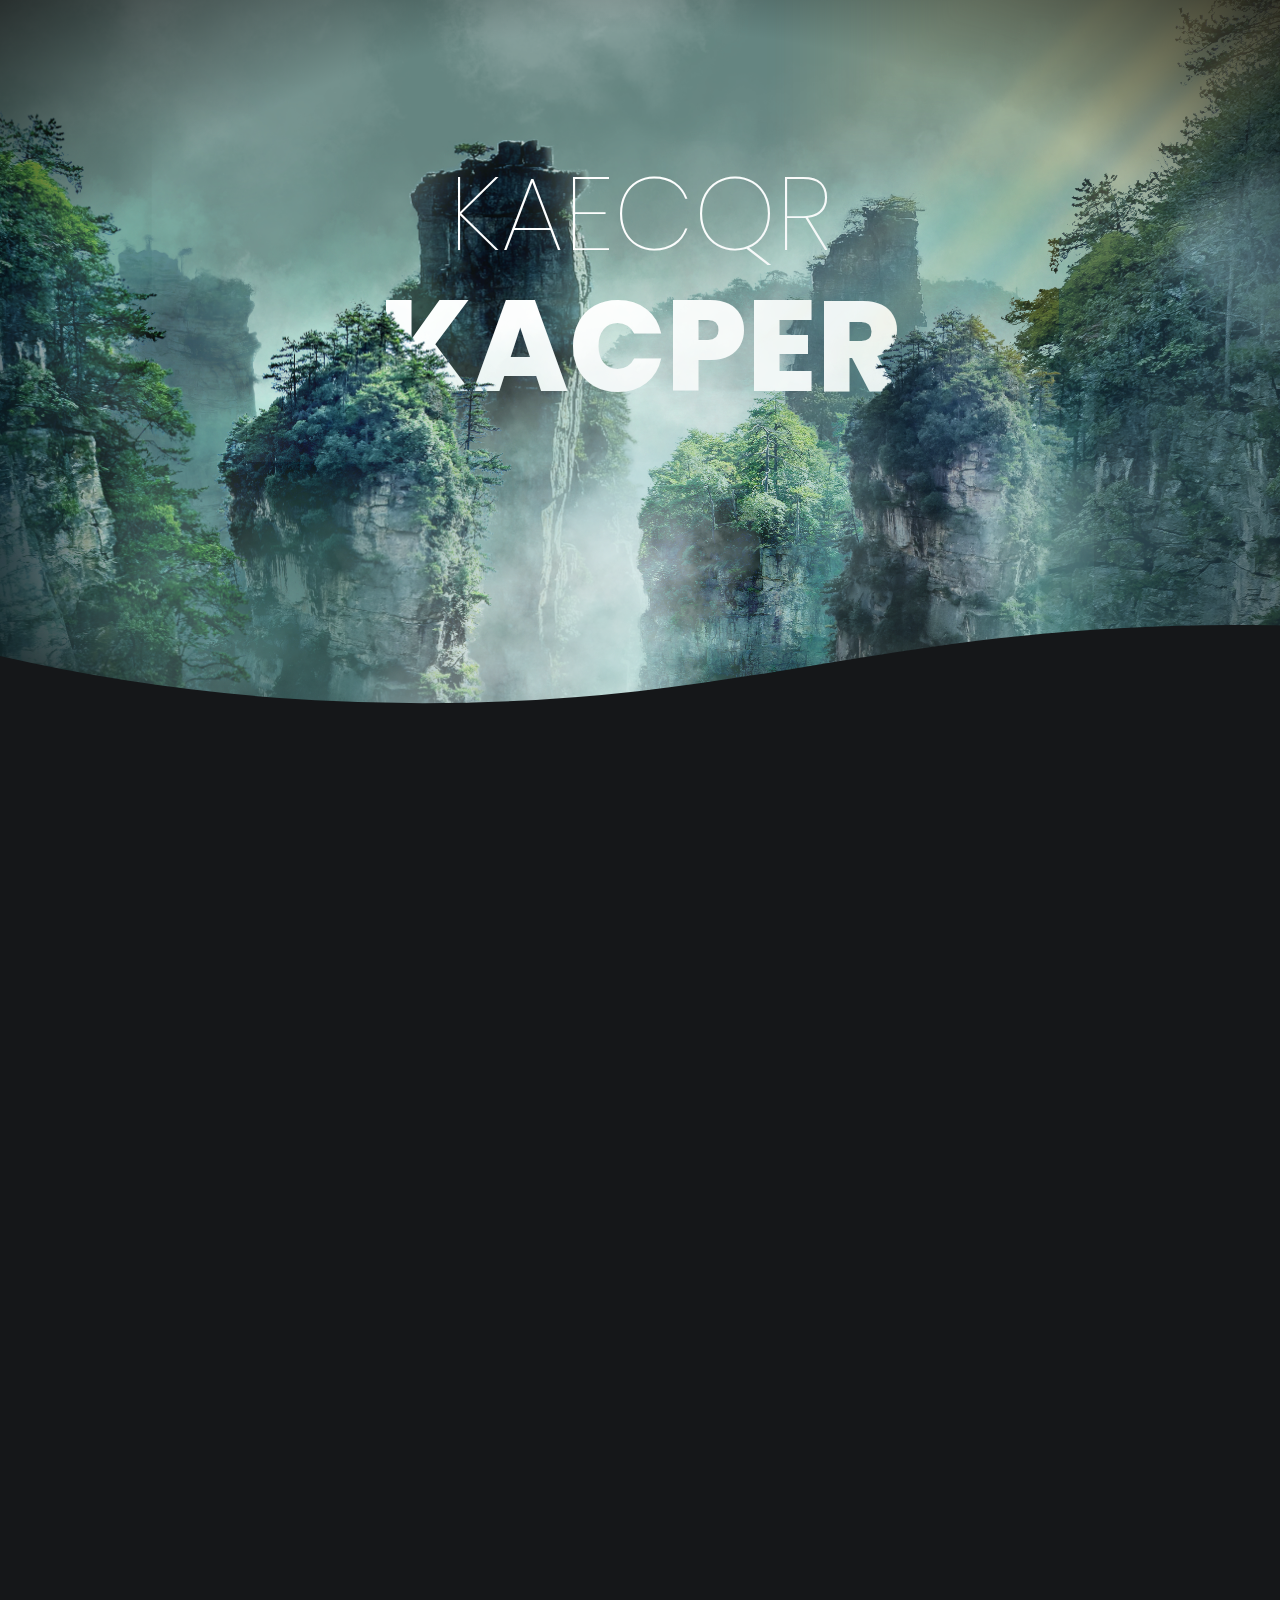
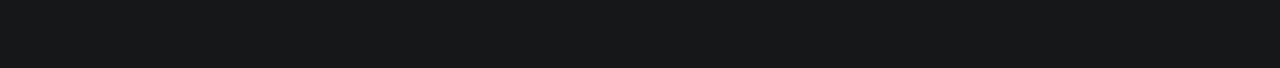
==== index.html @ e8feefdd "Added section" ====
<!DOCTYPE html>
<html lang="en">
<head>
    <meta charset="UTF-8">
    <meta http-equiv="X-UA-Compatible" content="IE=edge">
    <meta name="viewport" content="width=device-width, initial-scale=1, user-scalable=no">
    <title>Document</title>
    <link rel="stylesheet" href="https://cdnjs.cloudflare.com/ajax/libs/font-awesome/6.4.0/css/all.min.css">
    <link rel="stylesheet" href="paralax.css">
    <link rel="stylesheet" href="style.css">
</head>
<body>
    <main>
        <div class="vignette"></div>
        <img src="img/background.png" data-speedx="0.3" data-speedy="0.38" data-speedz="0" data-distance="-200" class="parallax bg-img">
        <img src="img/fog_7.png" data-speedx="0.27" data-speedy="0.32" data-speedz="0" data-distance="850" class="parallax fog-7">
        <img src="img/mountain_10.png" data-speedx="0.195" data-speedy="0.305" data-speedz="0" data-distance="1100" class="parallax mountain-10">
        <img src="img/fog_6.png" data-speedx="0.25" data-speedy="0.28" data-speedz="0" data-distance="1400" class="parallax fog-6">
        <img src="img/mountain_9.png" data-speedx="0.125" data-speedy="0.155" data-speedz="0.15" data-distance="1700" class="parallax mountain-9">
        <img src="img/mountain_8.png" data-speedx="0.1" data-speedy="0.11" data-speedz="0" data-distance="1800" class="parallax mountain-8">
        <img src="img/fog_5.png" data-speedx="0.16" data-speedy="0.105" data-speedz="0 " data-distance="1900" class="parallax fog-5">
        <img src="img/mountain_7.png" data-speedx="0.1" data-speedy="0.1" data-speedz="0" data-distance="2000" class="parallax mountain-7">
        <div data-speedx="0.07" data-speedy="0.07" data-speedz="0" data-distance="0" class="text parallax">
            <h2>KAEcqR</h2>
            <h1>Kacper</h1>
        </div>
        <img src="img/mountain_6.png" data-speedx="0.065" data-speedy="0.05" data-speedz="0.05" data-distance="2300" class="parallax mountain-6">
        <img src="img/fog_4.png" data-speedx="0.135" data-speedy="0.32" data-speedz="0" data-distance="2400" class="parallax fog-4">
        <img src="img/mountain_5.png" data-speedx="0.08" data-speedy="0.03" data-speedz="0.13" data-distance="2550" class="parallax mountain-5">
        <img src="img/fog_3.png" data-speedx="0.11" data-speedy="0.018" data-speedz="0" data-distance="2800" class="parallax fog-3">
        <img src="img/mountain_4.png" data-speedx="0.059" data-speedy="0.024" data-speedz="0.35" data-distance="3200" class="parallax mountain-4">
        <img src="img/mountain_3.png" data-speedx="0.04" data-speedy="0.018" data-speedz="0.38" data-distance="3400" class="parallax mountain-3">
        <img src="img/fog_2.png" data-speedx="0.15" data-speedy="0.0115" data-speedz="0" data-distance="3600" class="parallax fog-2">
        <img src="img/mountain_2.png" data-speedx="0.0235" data-speedy="0.013" data-speedz="0.52" data-distance="3800" class="parallax mountain-2">
        <img src="img/mountain_1.png" data-speedx="0.027" data-speedy="0.018" data-speedz="0.53" data-distance="4000" class="parallax mountain-1">
        <img src="img/sun_rays.png" data-speedx="0" data-speedy="0" data-speedz="0" data-distance="0" class="sun-rays">
        <img src="img/fog_1.png" data-speedx="0.12" data-speedy="0.01" data-speedz="0" data-distance="4200" class="parallax fog-1">
        <div class="custom-shape-divider-bottom-1684774565">
            <svg data-name="Layer 1" xmlns="http://www.w3.org/2000/svg" viewBox="0 0 1200 120" preserveAspectRatio="none">
                <path d="M985.66,92.83C906.67,72,823.78,31,743.84,14.19c-82.26-17.34-168.06-16.33-250.45.39-57.84,11.73-114,31.07-172,41.86A600.21,600.21,0,0,1,0,27.35V120H1200V95.8C1132.19,118.92,1055.71,111.31,985.66,92.83Z" class="shape-fill"></path>
            </svg>
        </div>
    </main>

    <section>

    </section>

    <script src="script.js"></script>
</body>
</html>
---- paralax.css ----
@import url('https://fonts.googleapis.com/css2?family=Poppins:wght@100;300;400;800&display=swap');

*, *::before,*::after{
    padding: 0;
    margin: 0;
    box-sizing: border-box;
}

:root {
    --section-background: rgb(21, 23, 25);
    --text-color : rgb(255, 255, 255);
}

body {
    font-family: "Poppins", sans-serif;
    background-color: rgb(101, 133, 129);
    width: 100%;
    height: 100vh;
}

main {
    height: 100vh;
    overflow: hidden;
    position: relative;
    max-height: 100vh;
    user-select: none;
}

.parallax {
    pointer-events: none;
    transition: 0.45s cubic-bezier(0.2, 0.49, 0.32, 0.99);
}

.bg-img{
    position: absolute;
    width: 194.44%;
    top: 1.86%;
    left: 50.69% ;
    z-index: 1;
}

.fog-7{
    position: absolute;
    width: 194.44%;
    top: 37.7%;
    left: 70.83%;
    z-index: 2;
}

.mountain-10{
    position: absolute;
    width: 61.94%;
    top: 58.5%;
    left: 66%;
    z-index: 3;
}

.fog-6{
    position: absolute;
    width: 111.8%;
    top: 60.5%;
    left: 50.69%;
    z-index: 4;
}

.mountain-9{
    position: absolute;
    width: 32.63%;
    top: 66.3%;
    left: 18.27%;
    z-index: 5;
}

.mountain-8{
    position: absolute;
    width: 56.25%;
    top: 60.6%;
    left: 36%;
    z-index: 6;
}

.fog-5{
    position: absolute;
    width: 31.25%;
    top: 69.75%;
    left: 51.4%;
    z-index: 7;
}

.mountain-7{
    position: absolute;
    width: 37.36%;
    top: 55.18%;
    left: 71.18%;
    z-index: 8;
}

.text{
    position: absolute;
    z-index: 9;
    top: 35.19%;
    left: 50%;
    text-align: center;
    text-transform: uppercase;
    color: var(--text-color);
    pointer-events: auto;
    user-select: all;
}

.text h2{
    font-weight: 100;
    font-size: 650%;
}

.text h1{
    font-weight: 800;
    font-size: 8rem;
    line-height: 0.88;
}

.mountain-6{
    position: absolute;
    width: 28.33%;
    top: 57.4%;
    left: 90.97%;
    z-index: 10;
}

.fog-4{
    position: absolute;
    width: 41%;
    top: 77.53%;
    left: 45.84%;
    z-index: 11;
}

.mountain-5{
    position: absolute;
    width: 43.4%;
    top: 80.86%;
    left: 59%;
    z-index: 12;
}

.fog-3{
    position: absolute;
    width: 111.11%;
    top: 63.58%;
    left: 49%;
    z-index: 13;
}

.mountain-4{
    position: absolute;
    width: 54.16%;
    top: 74.20%;
    left: 23.55%;
    z-index: 14;
}

.mountain-3{
    position: absolute;
    width: 37.36%;
    top: 55.18%;
    left: 84.02%;
    z-index: 15;
}

.fog-2{
    position: absolute;
    width: 72.08%;
    top: 31.86%;
    left: 47.92%;
    z-index: 16;
}

.mountain-2{
    position: absolute;
    width: 37.36%;
    top: 69.01%;
    left: 74.30%;
    z-index: 17;
}

.mountain-1{
    position: absolute;
    width: 36.8%;
    top: 52.1%;
    left: 8.27%;
    z-index: 18;
}

.sun-rays{
    position: absolute;
    z-index: 19;
    top: 0;
    right: 0;
    width: 41.31%;
    pointer-events:none ;
}

.fog-1{
    position: absolute;
    width: 111.11%;
    top: 58.65%;
    left: 50%;
    z-index: 21;
    pointer-events: none;
}

.vignette {
    position: absolute;
    z-index: 100;
    width: 100%;
    height: 100%;
    top: 0;
    left: 0;
    background:radial-gradient(ellipse at center, rgba(0, 0, 0, 0) 65%, rgba(0, 0, 0, 0.7)) ;
    pointer-events:none ;
}

section {
    height: 100vh;
    background-color: var(--section-background);
}

.custom-shape-divider-bottom-1684774565 {
    position: absolute;
    bottom: 0;
    left: 0;
    width: 100%;
    overflow: hidden;
    line-height: 0;
    z-index: 100;
}

.custom-shape-divider-bottom-1684774565 svg {
    position: relative;
    display: block;
    width: calc(186% + 1.3px);
    height: 145px;
}

.custom-shape-divider-bottom-1684774565 .shape-fill {
    fill: var(--section-background);
}
---- style.css ----
::-webkit-scrollbar {
  width: 10px;
}
  
::-webkit-scrollbar-track {
background: rgb(118, 161, 155); 
}

::-webkit-scrollbar-thumb {
background: #30769c; 
}

::-webkit-scrollbar-thumb:hover {
background: #146a92; 
}
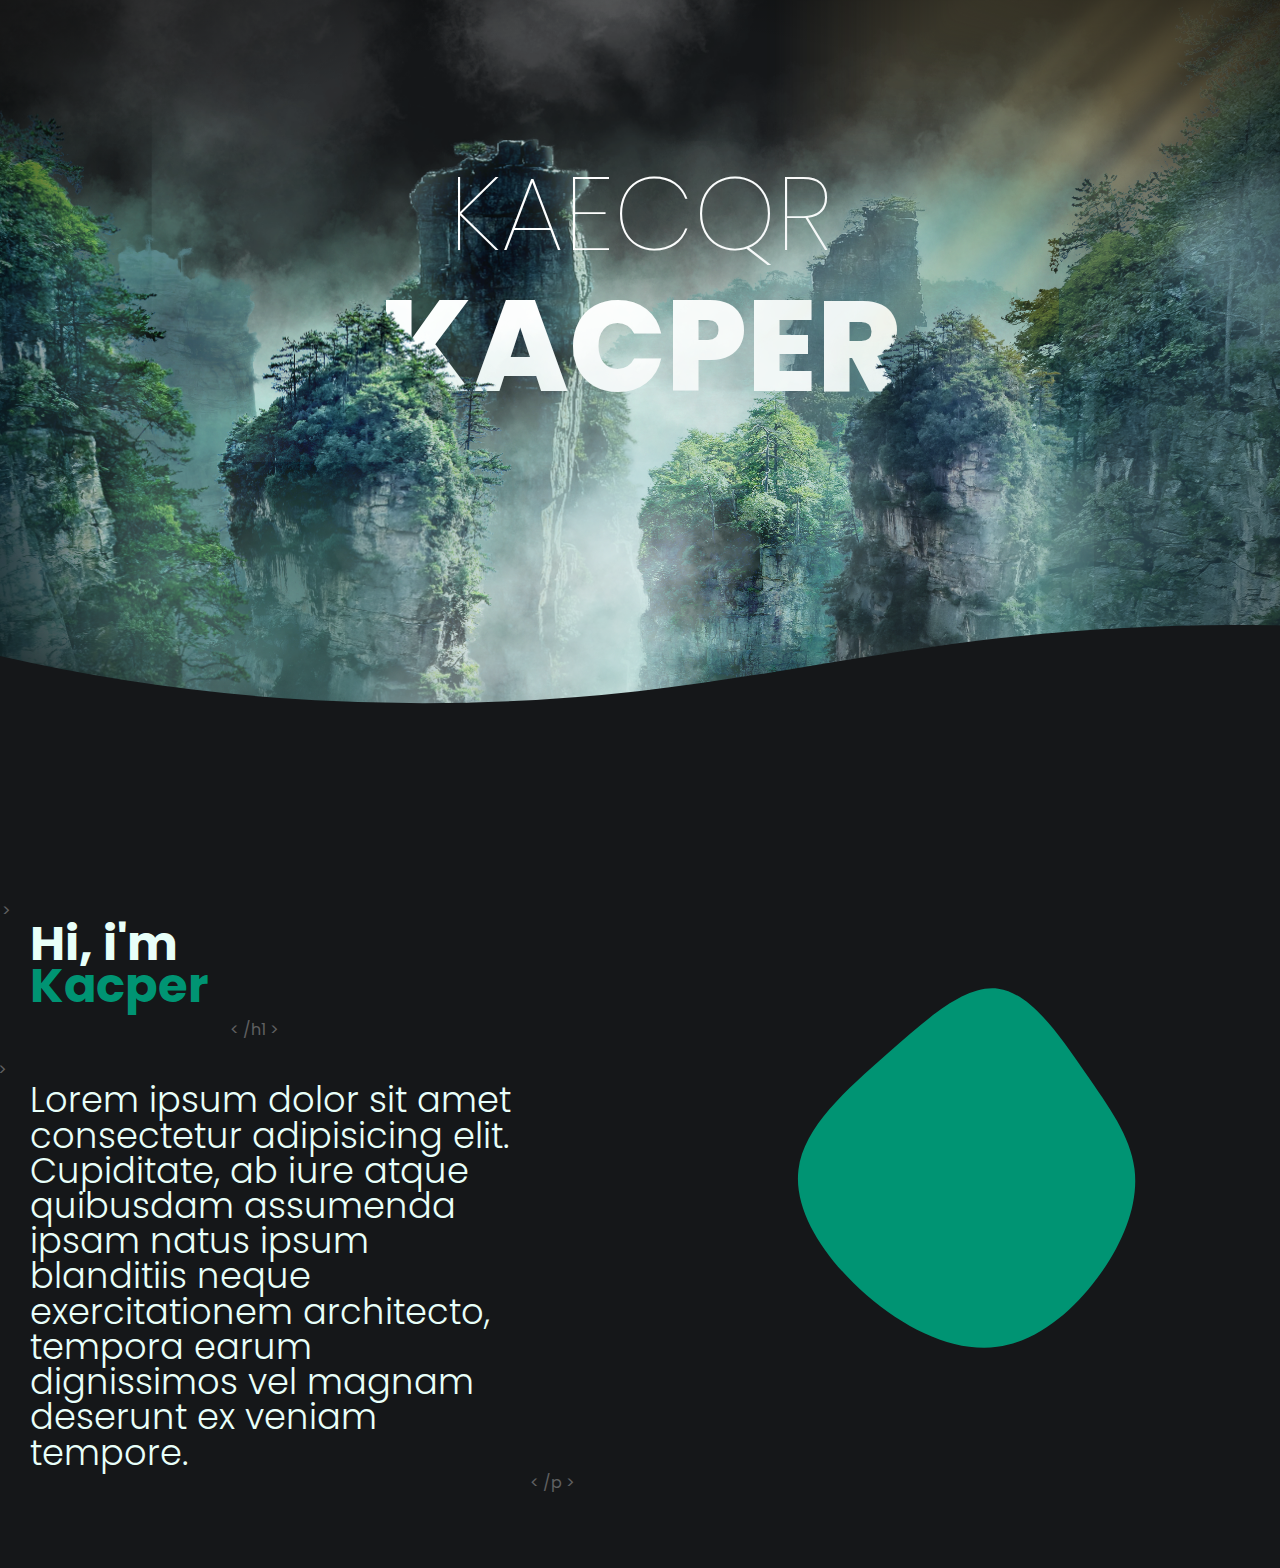
==== commit 5ce09898: "Added hero section" ====
--- a/index.html
+++ b/index.html
@@ -7,7 +7,6 @@
     <title>Document</title>
     <link rel="stylesheet" href="https://cdnjs.cloudflare.com/ajax/libs/font-awesome/6.4.0/css/all.min.css">
     <link rel="stylesheet" href="paralax.css">
-    <link rel="stylesheet" href="style.css">
 </head>
 <body>
     <main>
@@ -42,10 +41,27 @@
         </div>
     </main>
 
-    <section>
+    <section id="about-me" class="about"> 
+        <div class="container">
+            <div class="about-text">
+                <div class="marker1"> < h1 > </div>
+                <h1>Hi, i'm <div class="text-color">Kacper</div></h1>
+                <div class="marker3"> < /h1 > </div>
+                <div class="marker1"> < p > </div>
+                <p>Lorem ipsum dolor sit amet consectetur adipisicing elit. 
+                Cupiditate, ab iure atque quibusdam assumenda ipsam natus ipsum blanditiis neque exercitationem architecto,
+                tempora earum dignissimos vel magnam deserunt ex veniam tempore.</p>
+                <div class="marker2"> < /p ></div>
+            </div>
 
+            <svg id="visual" viewBox="0 0 900 600" width="900" height="600" xmlns="http://www.w3.org/2000/svg" xmlns:xlink="http://www.w3.org/1999/xlink" version="1.1">
+                <g transform="translate(494.71073697788427 295.678985682989)"><path id="blob1" d="M101.4 -114.9C132 -70.7 158 -35.4 163.1 5.1C168.2 45.5 152.3 91 121.6 134.3C91 177.6 45.5 218.8 -6.8 225.7C-59.2 232.5 -118.3 205 -168.3 161.7C-218.3 118.3 -259.2 59.2 -252.8 6.4C-246.4 -46.4 -192.9 -92.9 -142.9 -137C-92.9 -181.2 -46.4 -223.1 -5.5 -217.6C35.4 -212 70.7 -159 101.4 -114.9"fill="#009473"></path></g>
+                <g transform="translate(467.65683471705404 297.4422842498495)" style="visibility: hidden;"><path id="blob2" d="M109.9 -113.9C134.9 -84.9 142.4 -42.4 156.6 14.1C170.7 70.7 191.4 141.4 166.4 167.3C141.4 193.1 70.7 174 16 158C-38.7 142 -77.3 129 -117.3 103.1C-157.3 77.3 -198.7 38.7 -210.1 -11.4C-221.5 -61.5 -203 -123 -163 -152C-123 -181 -61.5 -177.5 -9.5 -168C42.4 -158.4 84.9 -142.9 109.9 -113.9" fill="#009473"></path></g>
+            </svg>
+        </div>
     </section>
 
-    <script src="script.js"></script>
+    <script src="https://cdn.jsdelivr.net/npm/kute.js@2.1.2/dist/kute.min.js"></script>
+    <script src="script.js" defer></script>
 </body>
 </html>--- a/paralax.css
+++ b/paralax.css
@@ -6,6 +6,10 @@
     box-sizing: border-box;
 }
 
+html {
+    scroll-behavior: smooth;
+}
+
 :root {
     --section-background: rgb(21, 23, 25);
     --text-color : rgb(255, 255, 255);
@@ -13,7 +17,7 @@
 
 body {
     font-family: "Poppins", sans-serif;
-    background-color: rgb(101, 133, 129);
+    background-color: var(--section-background);
     width: 100%;
     height: 100vh;
 }
@@ -219,8 +223,40 @@
     pointer-events:none ;
 }
 
+@media (max-width: 1100px){
+    .text h1{
+        font-size: 5.8rem;
+    }
+
+    .text h2{
+        font-size: 4.7rem;
+    }
+}
+
+@media (max-width: 725px){
+    .text h1{
+        font-size: 5rem;
+        line-height: 1.1;
+    }
+
+    .text h2{
+        font-size: 4.1rem;
+        line-height: 1.1;
+    }
+}
+
+@media (max-width: 520px){
+    .text h1{
+        font-size: 3.3rem;
+    }
+
+    .text h2{
+        font-size: 2.6rem;
+    }
+}
+
 section {
-    height: 100vh;
+    height: 800px;
     background-color: var(--section-background);
 }
 
@@ -243,4 +279,68 @@
 
 .custom-shape-divider-bottom-1684774565 .shape-fill {
     fill: var(--section-background);
+}
+
+.about {
+    display: flex;
+    justify-content: center;
+    align-items: center;
+}
+
+.container {
+    width: 1300px;
+    height: 600px;
+    display: flex;
+    border-radius: 30px;
+    padding: 30px;
+}
+
+.container h1 {
+    font-weight: 700;
+    font-size: 3rem;
+    line-height: 0.88;
+    margin-bottom: 50px;
+    color: rgb(232, 255, 249);
+}
+
+.container p {
+    font-weight: 300;
+    font-size: 2.2rem;
+    line-height: 1;
+    color: rgb(232, 255, 249);
+}
+
+.about-text{
+    width: 50%;
+}
+
+.text-color {
+    color: #009473;
+}
+
+.about svg {
+    transform: translate(80px, -30px);
+}
+
+.marker1{
+    transform: translate(-60px);
+    width: 50px;
+    color: rgb(168, 168, 168);
+    opacity: 50%;
+}
+
+.marker2{
+    width: 50px;
+    transform: translate(500px);
+    color: rgb(168, 168, 168);
+    opacity: 50%;
+}
+
+.marker3{
+    position: absolute;
+    width: 50px;
+    transform: translate(200px);
+    color: rgb(168, 168, 168);
+    margin-top: -40px;
+    opacity: 50%;
 }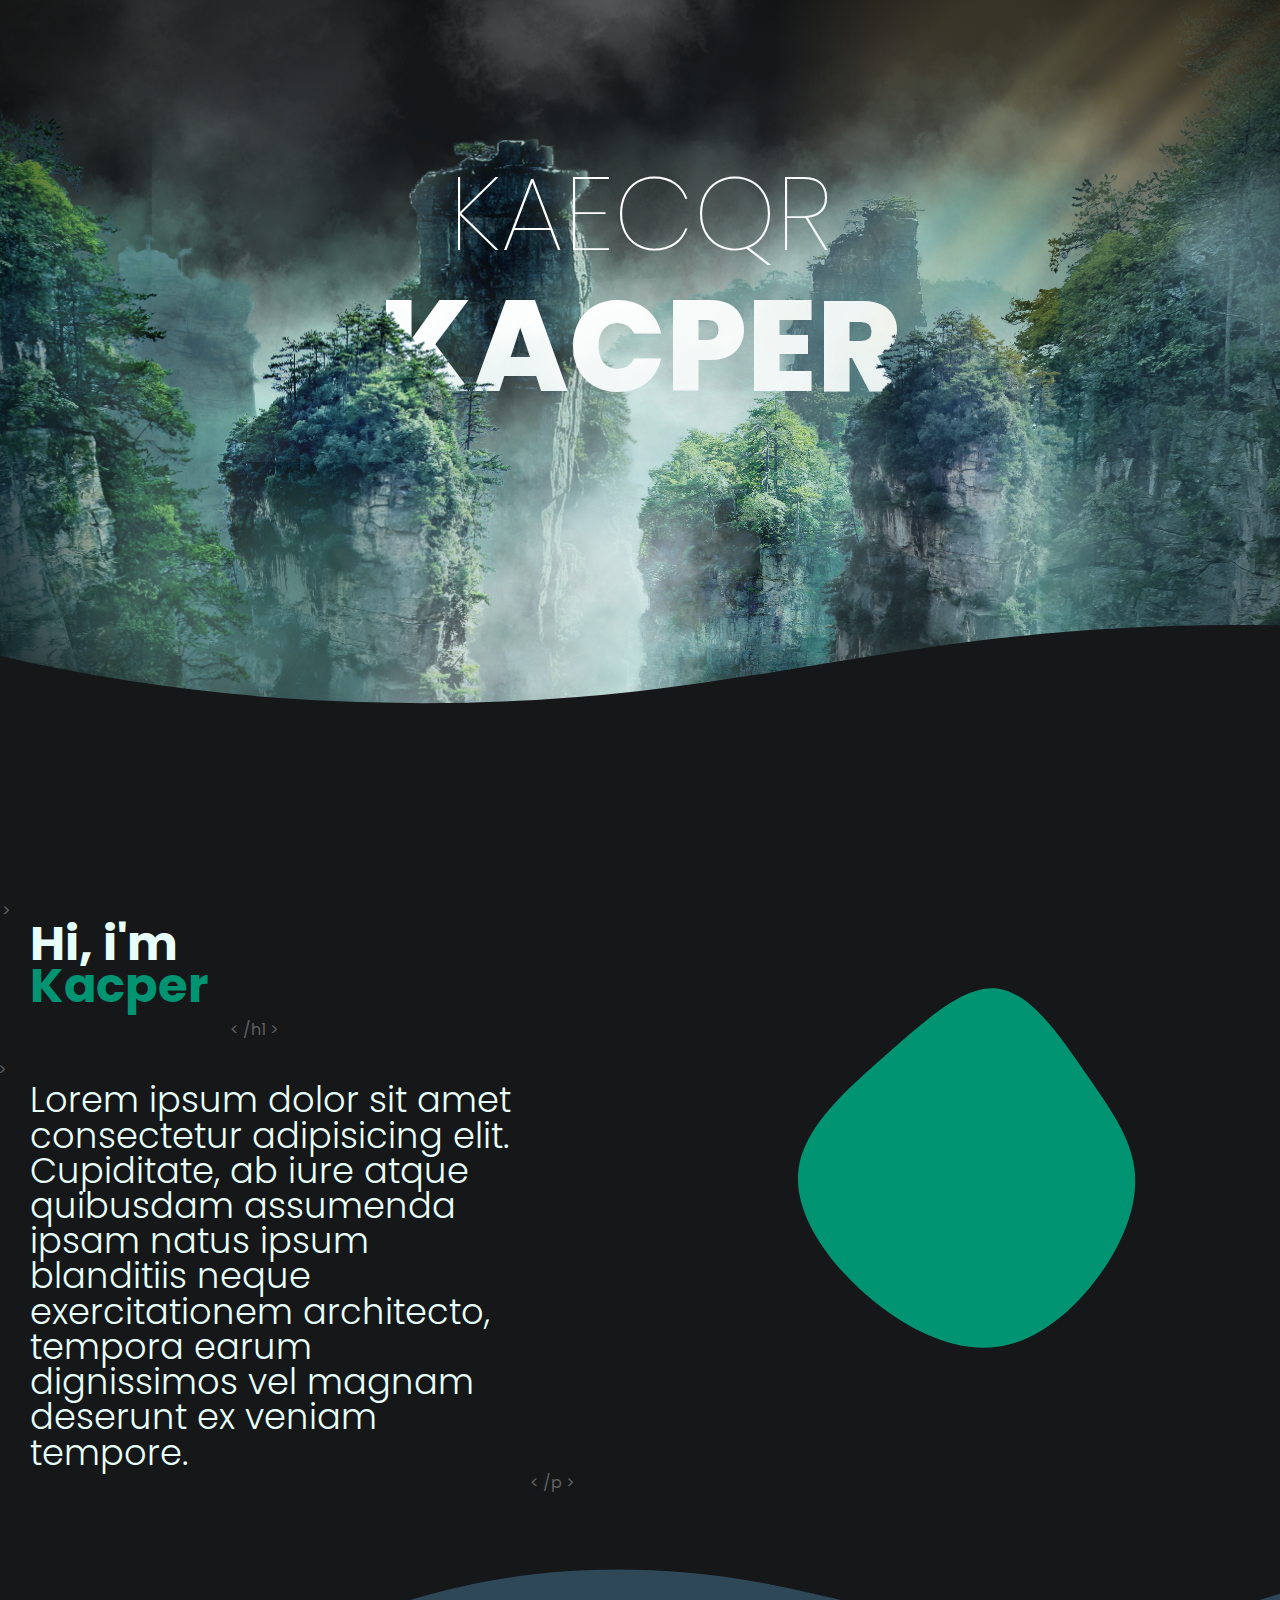
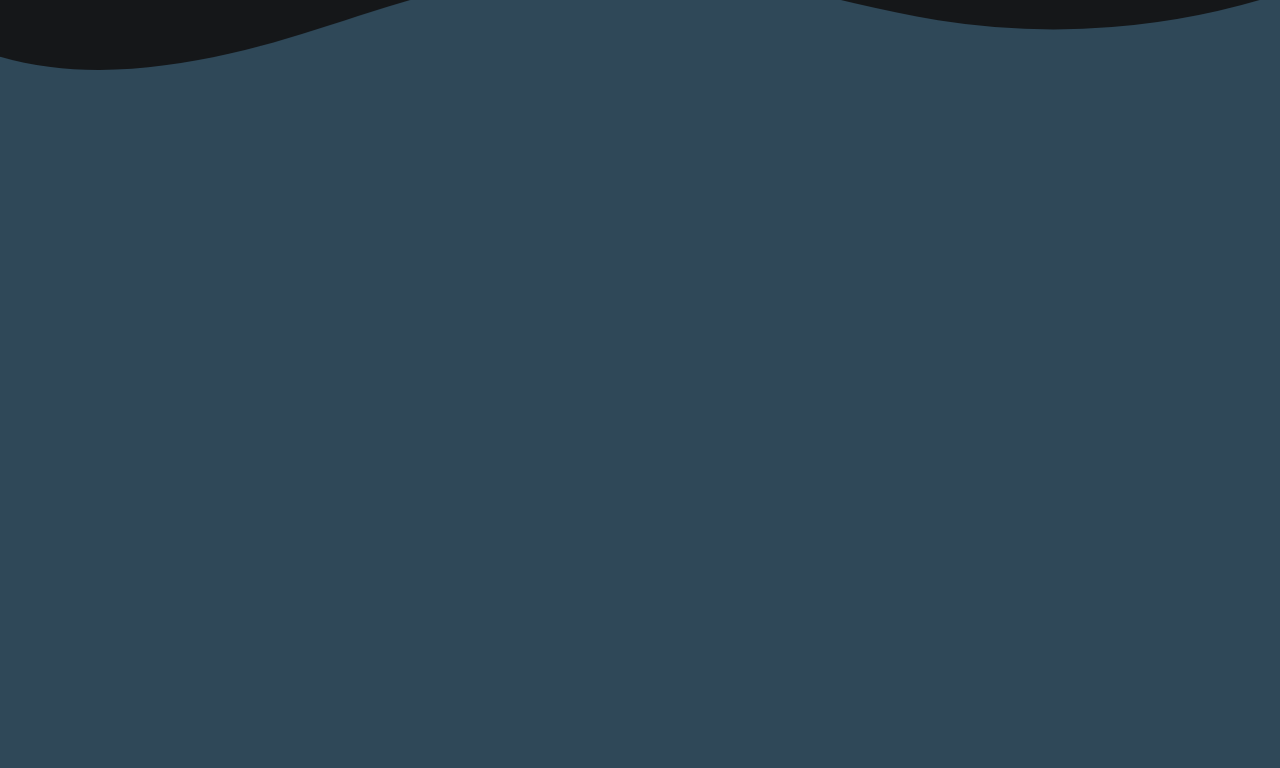
==== commit acb0b3c5: "New section was added" ====
--- a/index.html
+++ b/index.html
@@ -6,9 +6,10 @@
     <meta name="viewport" content="width=device-width, initial-scale=1, user-scalable=no">
     <title>Document</title>
     <link rel="stylesheet" href="https://cdnjs.cloudflare.com/ajax/libs/font-awesome/6.4.0/css/all.min.css">
-    <link rel="stylesheet" href="paralax.css">
+    <link rel="stylesheet" href="style.css">
 </head>
 <body>
+    
     <main>
         <div class="vignette"></div>
         <img src="img/background.png" data-speedx="0.3" data-speedy="0.38" data-speedz="0" data-distance="-200" class="parallax bg-img">
@@ -61,6 +62,15 @@
         </div>
     </section>
 
+    <section id="stack" class="stack"> 
+        <div class="custom-shape-divider-top-1684795744">
+            <svg data-name="Layer 1" xmlns="http://www.w3.org/2000/svg" viewBox="0 0 1200 120" preserveAspectRatio="none">
+                <path d="M321.39,56.44c58-10.79,114.16-30.13,172-41.86,82.39-16.72,168.19-17.73,250.45-.39C823.78,31,906.67,72,985.66,92.83c70.05,18.48,146.53,26.09,214.34,3V0H0V27.35A600.21,600.21,0,0,0,321.39,56.44Z" class="shape-fill"></path>
+            </svg>
+        </div>
+    </section>
+
+    <script src="https://cdnjs.cloudflare.com/ajax/libs/gsap/3.11.5/gsap.min.js"></script>
     <script src="https://cdn.jsdelivr.net/npm/kute.js@2.1.2/dist/kute.min.js"></script>
     <script src="script.js" defer></script>
 </body>
--- a/style.css
+++ b/style.css
@@ -0,0 +1,375 @@
+@import url('https://fonts.googleapis.com/css2?family=Poppins:wght@100;300;400;800&display=swap');
+
+*, *::before,*::after{
+    padding: 0;
+    margin: 0;
+    box-sizing: border-box;
+}
+
+:root {
+    --section-background: rgb(21, 23, 25);
+    --text-color : rgb(255, 255, 255);
+}
+
+body {
+    font-family: "Poppins", sans-serif;
+    background-color: var(--section-background);
+    width: 100%;
+    height: 100vh;
+}
+
+main {
+    height: 100vh;
+    overflow: hidden;
+    position: relative;
+    max-height: 100vh;
+    user-select: none;
+    scroll-snap-align: start;
+}
+
+.parallax {
+    pointer-events: none;
+    transition: 0.45s cubic-bezier(0.2, 0.49, 0.32, 0.99);
+}
+
+.bg-img{
+    position: absolute;
+    width: 194.44%;
+    top: 1.86%;
+    left: 50.69% ;
+    z-index: 1;
+}
+
+.fog-7{
+    position: absolute;
+    width: 194.44%;
+    top: 37.7%;
+    left: 70.83%;
+    z-index: 2;
+}
+
+.mountain-10{
+    position: absolute;
+    width: 61.94%;
+    top: 58.5%;
+    left: 66%;
+    z-index: 3;
+}
+
+.fog-6{
+    position: absolute;
+    width: 111.8%;
+    top: 60.5%;
+    left: 50.69%;
+    z-index: 4;
+}
+
+.mountain-9{
+    position: absolute;
+    width: 32.63%;
+    top: 66.3%;
+    left: 18.27%;
+    z-index: 5;
+}
+
+.mountain-8{
+    position: absolute;
+    width: 56.25%;
+    top: 60.6%;
+    left: 36%;
+    z-index: 6;
+}
+
+.fog-5{
+    position: absolute;
+    width: 31.25%;
+    top: 69.75%;
+    left: 51.4%;
+    z-index: 7;
+}
+
+.mountain-7{
+    position: absolute;
+    width: 37.36%;
+    top: 55.18%;
+    left: 71.18%;
+    z-index: 8;
+}
+
+.text{
+    position: absolute;
+    z-index: 9;
+    top: 35.19%;
+    left: 50%;
+    text-align: center;
+    text-transform: uppercase;
+    color: var(--text-color);
+    pointer-events: auto;
+    user-select: all;
+}
+
+.text h2{
+    font-weight: 100;
+    font-size: 650%;
+}
+
+.text h1{
+    font-weight: 800;
+    font-size: 8rem;
+    line-height: 0.88;
+}
+
+.mountain-6{
+    position: absolute;
+    width: 28.33%;
+    top: 57.4%;
+    left: 90.97%;
+    z-index: 10;
+}
+
+.fog-4{
+    position: absolute;
+    width: 41%;
+    top: 77.53%;
+    left: 45.84%;
+    z-index: 11;
+}
+
+.mountain-5{
+    position: absolute;
+    width: 43.4%;
+    top: 80.86%;
+    left: 59%;
+    z-index: 12;
+}
+
+.fog-3{
+    position: absolute;
+    width: 111.11%;
+    top: 63.58%;
+    left: 49%;
+    z-index: 13;
+}
+
+.mountain-4{
+    position: absolute;
+    width: 54.16%;
+    top: 74.20%;
+    left: 23.55%;
+    z-index: 14;
+}
+
+.mountain-3{
+    position: absolute;
+    width: 37.36%;
+    top: 55.18%;
+    left: 84.02%;
+    z-index: 15;
+}
+
+.fog-2{
+    position: absolute;
+    width: 72.08%;
+    top: 31.86%;
+    left: 47.92%;
+    z-index: 16;
+}
+
+.mountain-2{
+    position: absolute;
+    width: 37.36%;
+    top: 69.01%;
+    left: 74.30%;
+    z-index: 17;
+}
+
+.mountain-1{
+    position: absolute;
+    width: 36.8%;
+    top: 52.1%;
+    left: 8.27%;
+    z-index: 18;
+}
+
+.sun-rays{
+    position: absolute;
+    z-index: 19;
+    top: 0;
+    right: 0;
+    width: 41.31%;
+    pointer-events:none ;
+}
+
+.fog-1{
+    position: absolute;
+    width: 111.11%;
+    top: 58.65%;
+    left: 50%;
+    z-index: 21;
+    pointer-events: none;
+}
+
+.vignette {
+    position: absolute;
+    z-index: 100;
+    width: 100%;
+    height: 100%;
+    top: 0;
+    left: 0;
+    background:radial-gradient(ellipse at center, rgba(0, 0, 0, 0) 65%, rgba(0, 0, 0, 0.7)) ;
+    pointer-events:none ;
+}
+
+@media (max-width: 1100px){
+    .text h1{
+        font-size: 5.8rem;
+    }
+
+    .text h2{
+        font-size: 4.7rem;
+    }
+}
+
+@media (max-width: 725px){
+    .text h1{
+        font-size: 5rem;
+        line-height: 1.1;
+    }
+
+    .text h2{
+        font-size: 4.1rem;
+        line-height: 1.1;
+    }
+}
+
+@media (max-width: 520px){
+    .text h1{
+        font-size: 3.3rem;
+    }
+
+    .text h2{
+        font-size: 2.6rem;
+    }
+}
+
+#about-me {
+    height: 800px;
+    background-color: var(--section-background);
+}
+
+.custom-shape-divider-bottom-1684774565 {
+    position: absolute;
+    bottom: 0;
+    left: 0;
+    width: 100%;
+    overflow: hidden;
+    line-height: 0;
+    z-index: 100;
+}
+
+.custom-shape-divider-bottom-1684774565 svg {
+    position: relative;
+    display: block;
+    width: calc(186% + 1.3px);
+    height: 145px;
+}
+
+.custom-shape-divider-bottom-1684774565 .shape-fill {
+    fill: var(--section-background);
+}
+
+.custom-shape-divider-top-1684795744 {
+    position: relative;
+    top: 0;
+    left: 0;
+    width: 100%;
+    overflow: hidden;
+    line-height: 0;
+    z-index: 100;
+}
+
+.custom-shape-divider-top-1684795744 svg {
+    position: relative;
+    display: block;
+    width: calc(100% + 1.3px);
+    height: 111px;
+    transform: rotateY(180deg);
+}
+
+.custom-shape-divider-top-1684795744 .shape-fill {
+    fill: var(--section-background);
+}
+
+.about {
+    display: flex;
+    justify-content: center;
+    align-items: center;
+}
+
+.container {
+    width: 1300px;
+    height: 600px;
+    display: flex;
+    border-radius: 30px;
+    padding: 30px;
+}
+
+.container h1 {
+    font-weight: 700;
+    font-size: 3rem;
+    line-height: 0.88;
+    margin-bottom: 50px;
+    color: rgb(232, 255, 249);
+}
+
+.container p {
+    font-weight: 300;
+    font-size: 2.2rem;
+    line-height: 1;
+    color: rgb(232, 255, 249);
+}
+
+.about-text{
+    width: 50%;
+}
+
+.text-color {
+    color: #009473;
+}
+
+.about svg {
+    transform: translate(80px, -30px);
+}
+
+.marker1{
+    transform: translate(-60px);
+    width: 50px;
+    color: rgb(168, 168, 168);
+    opacity: 50%;
+}
+
+.marker2{
+    width: 50px;
+    transform: translate(500px);
+    color: rgb(168, 168, 168);
+    opacity: 50%;
+}
+
+.marker3{
+    position: absolute;
+    width: 50px;
+    transform: translate(200px);
+    color: rgb(168, 168, 168);
+    margin-top: -40px;
+    opacity: 50%;
+}
+
+#blob1 {
+    transition: 1s cubic-bezier(0.2, 0.49, 0.32, 0.99);
+}
+
+.stack{
+    background-color: #2F4858;
+    width: 100%;
+    height: 800px;
+}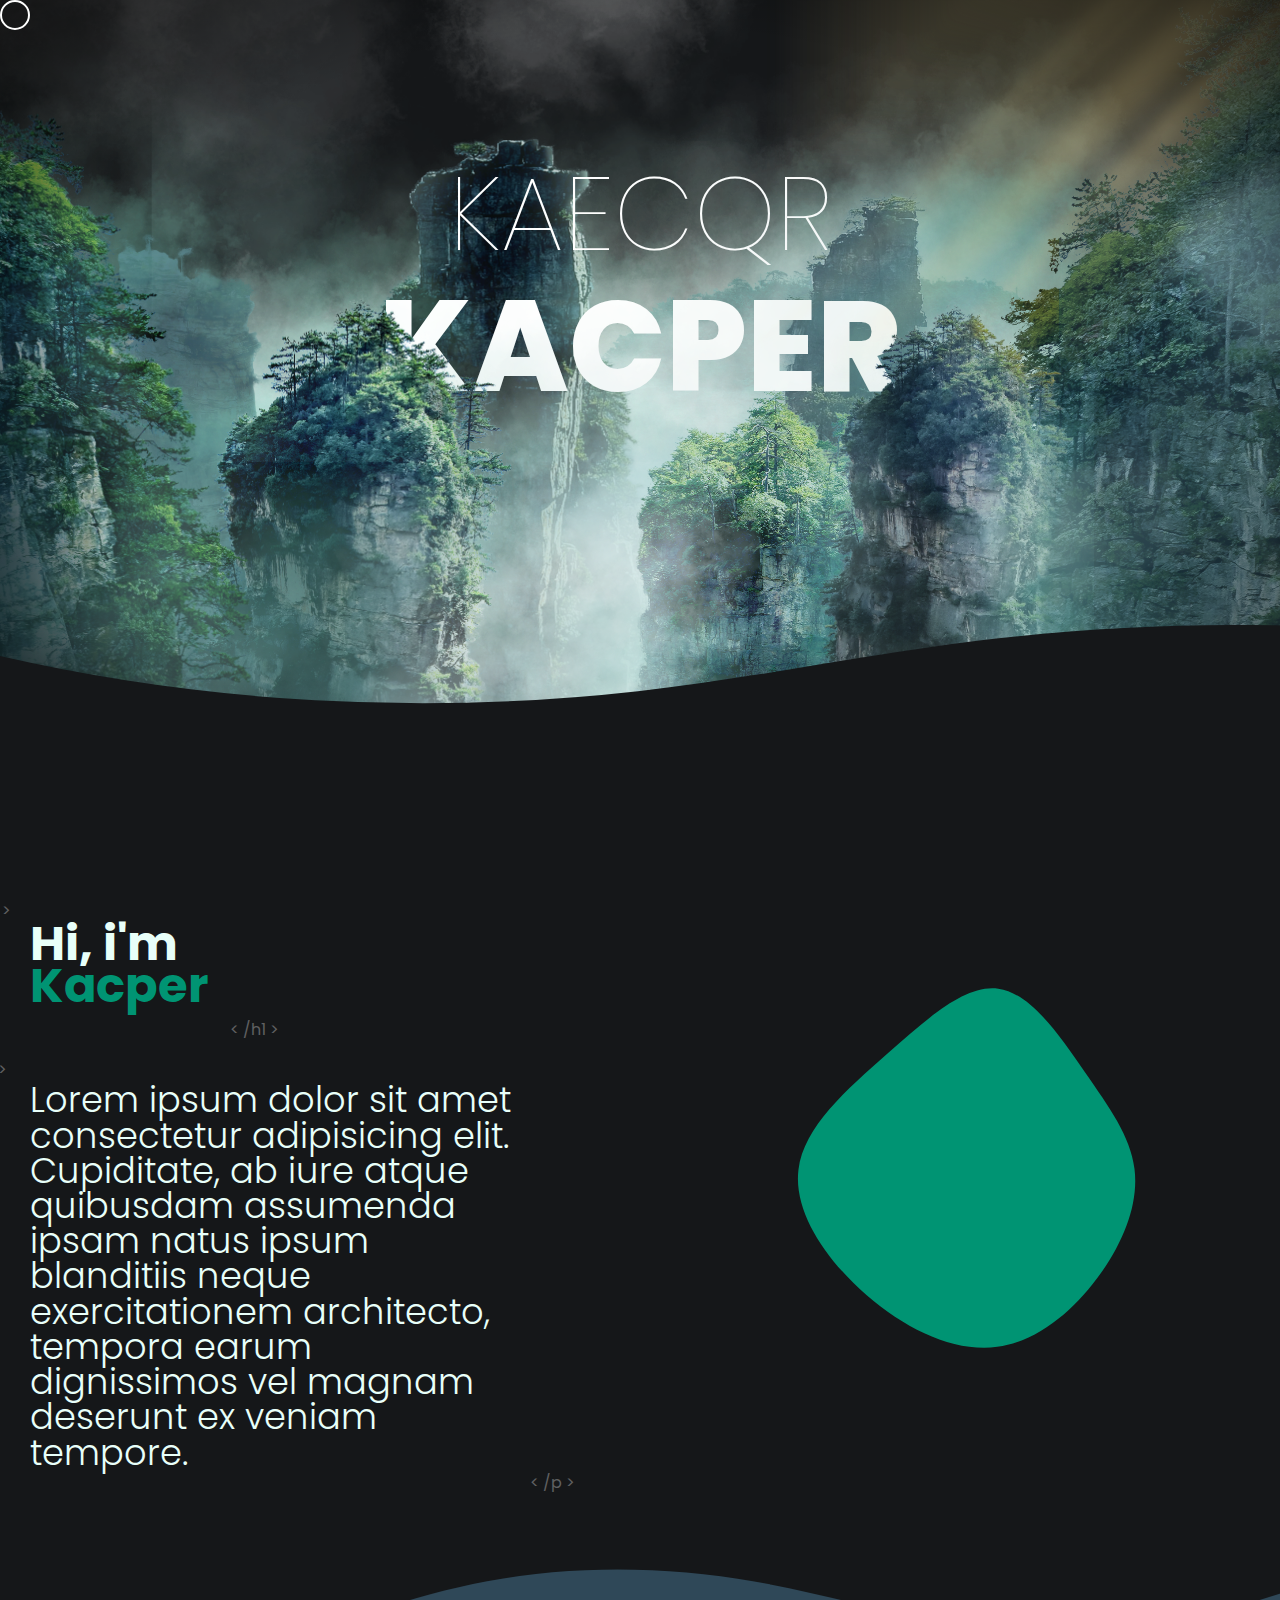
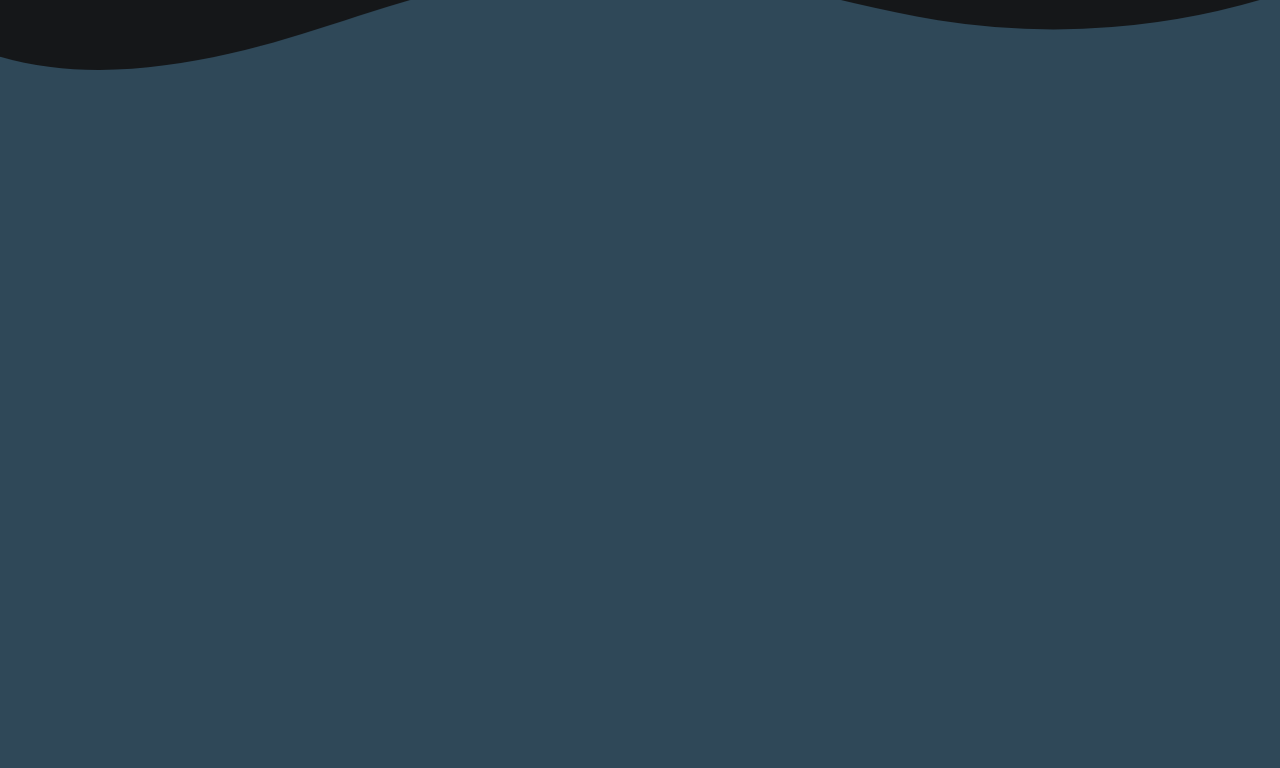
==== commit 1ef48803: "Added trailer" ====
--- a/index.html
+++ b/index.html
@@ -6,10 +6,13 @@
     <meta name="viewport" content="width=device-width, initial-scale=1, user-scalable=no">
     <title>Document</title>
     <link rel="stylesheet" href="https://cdnjs.cloudflare.com/ajax/libs/font-awesome/6.4.0/css/all.min.css">
-    <link rel="stylesheet" href="style.css">
+    <link rel="stylesheet" href="css/style.css">
+    <link rel="stylesheet" href="css/paralax.css">
+    <link rel="stylesheet" href="css/utilities.css">
+    <link rel="stylesheet" href="css/responsive.css">
 </head>
 <body>
-    
+    <div class="trailer"></div>
     <main>
         <div class="vignette"></div>
         <img src="img/background.png" data-speedx="0.3" data-speedy="0.38" data-speedz="0" data-distance="-200" class="parallax bg-img">
@@ -21,8 +24,9 @@
         <img src="img/fog_5.png" data-speedx="0.16" data-speedy="0.105" data-speedz="0 " data-distance="1900" class="parallax fog-5">
         <img src="img/mountain_7.png" data-speedx="0.1" data-speedy="0.1" data-speedz="0" data-distance="2000" class="parallax mountain-7">
         <div data-speedx="0.07" data-speedy="0.07" data-speedz="0" data-distance="0" class="text parallax">
-            <h2>KAEcqR</h2>
-            <h1>Kacper</h1>
+            <h2 class="interactible">KAEcqR</h2>
+            <h1 class="interactible">Kacper</h1>
+
         </div>
         <img src="img/mountain_6.png" data-speedx="0.065" data-speedy="0.05" data-speedz="0.05" data-distance="2300" class="parallax mountain-6">
         <img src="img/fog_4.png" data-speedx="0.135" data-speedy="0.32" data-speedz="0" data-distance="2400" class="parallax fog-4">
@@ -72,6 +76,7 @@
 
     <script src="https://cdnjs.cloudflare.com/ajax/libs/gsap/3.11.5/gsap.min.js"></script>
     <script src="https://cdn.jsdelivr.net/npm/kute.js@2.1.2/dist/kute.min.js"></script>
-    <script src="script.js" defer></script>
+    <script src="js/trailer.js" defer></script>
+    <script src="js/script.js" defer></script>
 </body>
 </html>--- a/css/style.css
+++ b/css/style.css
@@ -0,0 +1,100 @@
+@import url('https://fonts.googleapis.com/css2?family=Poppins:wght@100;300;400;800&display=swap');
+
+*, *::before,*::after{
+    padding: 0;
+    margin: 0;
+    box-sizing: border-box;
+}
+
+:root {
+    --section-background: rgb(21, 23, 25);
+    --text-color : rgb(255, 255, 255);
+    --secondary-color: #009473;
+}
+
+body {
+    font-family: "Poppins", sans-serif;
+    background-color: var(--section-background);
+    width: 100%;
+    height: 100vh;
+}
+
+#about-me {
+    height: 800px;
+    background-color: var(--section-background);
+}
+
+.about {
+    display: flex;
+    justify-content: center;
+    align-items: center;
+}
+
+.container {
+    width: 1300px;
+    height: 600px;
+    display: flex;
+    border-radius: 30px;
+    padding: 30px;
+}
+
+.container h1 {
+    font-weight: 700;
+    font-size: 3rem;
+    line-height: 0.88;
+    margin-bottom: 50px;
+    color: rgb(232, 255, 249);
+}
+
+.container p {
+    font-weight: 300;
+    font-size: 2.2rem;
+    line-height: 1;
+    color: rgb(232, 255, 249);
+}
+
+.about-text{
+    width: 50%;
+}
+
+.text-color {
+    color: var(--secondary-color);
+}
+
+.about svg {
+    transform: translate(80px, -30px);
+}
+
+.marker1{
+    transform: translate(-60px);
+    width: 50px;
+    color: rgb(168, 168, 168);
+    opacity: 50%;
+}
+
+.marker2{
+    width: 50px;
+    transform: translate(500px);
+    color: rgb(168, 168, 168);
+    opacity: 50%;
+}
+
+.marker3{
+    position: absolute;
+    width: 50px;
+    transform: translate(200px);
+    color: rgb(168, 168, 168);
+    margin-top: -40px;
+    opacity: 50%;
+}
+
+#blob1 {
+    transition: 1s cubic-bezier(0.2, 0.49, 0.32, 0.99);
+}
+
+.stack{
+    background-color: #2F4858;
+    width: 100%;
+    height: 800px;
+}
+
--- a/css/paralax.css
+++ b/css/paralax.css
@@ -0,0 +1,201 @@
+main {
+    height: 100vh;
+    overflow: hidden;
+    position: relative;
+    max-height: 100vh;
+    user-select: none;
+    scroll-snap-align: start;
+}
+
+.parallax {
+    pointer-events: none;
+    transition: 0.45s cubic-bezier(0.2, 0.49, 0.32, 0.99);
+}
+
+.bg-img{
+    position: absolute;
+    width: 194.44%;
+    top: 1.86%;
+    left: 50.69% ;
+    z-index: 1;
+}
+
+.fog-7{
+    position: absolute;
+    width: 194.44%;
+    top: 37.7%;
+    left: 70.83%;
+    z-index: 2;
+}
+
+.mountain-10{
+    position: absolute;
+    width: 61.94%;
+    top: 58.5%;
+    left: 66%;
+    z-index: 3;
+}
+
+.fog-6{
+    position: absolute;
+    width: 111.8%;
+    top: 60.5%;
+    left: 50.69%;
+    z-index: 4;
+}
+
+.mountain-9{
+    position: absolute;
+    width: 32.63%;
+    top: 66.3%;
+    left: 18.27%;
+    z-index: 5;
+}
+
+.mountain-8{
+    position: absolute;
+    width: 56.25%;
+    top: 60.6%;
+    left: 36%;
+    z-index: 6;
+}
+
+.fog-5{
+    position: absolute;
+    width: 31.25%;
+    top: 69.75%;
+    left: 51.4%;
+    z-index: 7;
+}
+
+.mountain-7{
+    position: absolute;
+    width: 37.36%;
+    top: 55.18%;
+    left: 71.18%;
+    z-index: 8;
+}
+
+.text{
+    position: absolute;
+    z-index: 9;
+    top: 35.19%;
+    left: 50%;
+    text-align: center;
+    text-transform: uppercase;
+    color: var(--text-color);
+    pointer-events: auto;
+    user-select: all;
+}
+
+.text h2{
+    font-weight: 100;
+    font-size: 650%;
+}
+
+.text h1{
+    font-weight: 800;
+    font-size: 8rem;
+    line-height: 0.88;
+}
+
+.mountain-6{
+    position: absolute;
+    width: 28.33%;
+    top: 57.4%;
+    left: 90.97%;
+    z-index: 10;
+}
+
+.fog-4{
+    position: absolute;
+    width: 41%;
+    top: 77.53%;
+    left: 45.84%;
+    z-index: 11;
+}
+
+.mountain-5{
+    position: absolute;
+    width: 43.4%;
+    top: 80.86%;
+    left: 59%;
+    z-index: 12;
+}
+
+.fog-3{
+    position: absolute;
+    width: 111.11%;
+    top: 63.58%;
+    left: 49%;
+    z-index: 13;
+}
+
+.mountain-4{
+    position: absolute;
+    width: 54.16%;
+    top: 74.20%;
+    left: 23.55%;
+    z-index: 14;
+}
+
+.mountain-3{
+    position: absolute;
+    width: 37.36%;
+    top: 55.18%;
+    left: 84.02%;
+    z-index: 15;
+}
+
+.fog-2{
+    position: absolute;
+    width: 72.08%;
+    top: 31.86%;
+    left: 47.92%;
+    z-index: 16;
+}
+
+.mountain-2{
+    position: absolute;
+    width: 37.36%;
+    top: 69.01%;
+    left: 74.30%;
+    z-index: 17;
+}
+
+.mountain-1{
+    position: absolute;
+    width: 36.8%;
+    top: 52.1%;
+    left: 8.27%;
+    z-index: 18;
+}
+
+.sun-rays{
+    position: absolute;
+    z-index: 19;
+    top: 0;
+    right: 0;
+    width: 41.31%;
+    pointer-events:none ;
+}
+
+.fog-1{
+    position: absolute;
+    width: 111.11%;
+    top: 58.65%;
+    left: 50%;
+    z-index: 21;
+    pointer-events: none;
+}
+
+.vignette {
+    position: absolute;
+    z-index: 100;
+    width: 100%;
+    height: 100%;
+    top: 0;
+    left: 0;
+    background:radial-gradient(ellipse at center, rgba(0, 0, 0, 0) 65%, rgba(0, 0, 0, 0.7)) ;
+    pointer-events:none ;
+}--- a/css/utilities.css
+++ b/css/utilities.css
@@ -0,0 +1,101 @@
+*, *::before,*::after{
+    padding: 0;
+    margin: 0;
+    box-sizing: border-box;
+}
+
+:root {
+    --section-background: rgb(21, 23, 25);
+    --text-color : rgb(255, 255, 255);
+    --secondary-color: #009473;
+}
+
+body {
+    font-family: "Poppins", sans-serif;
+    background-color: var(--section-background);
+    width: 100%;
+    height: 100vh;
+}
+
+.custom-shape-divider-bottom-1684774565 {
+    position: absolute;
+    bottom: 0;
+    left: 0;
+    width: 100%;
+    overflow: hidden;
+    line-height: 0;
+    z-index: 100;
+}
+
+.custom-shape-divider-bottom-1684774565 svg {
+    position: relative;
+    display: block;
+    width: calc(186% + 1.3px);
+    height: 145px;
+}
+
+.custom-shape-divider-bottom-1684774565 .shape-fill {
+    fill: var(--section-background);
+}
+
+.custom-shape-divider-top-1684795744 {
+    position: relative;
+    top: 0;
+    left: 0;
+    width: 100%;
+    overflow: hidden;
+    line-height: 0;
+    z-index: 100;
+}
+
+.custom-shape-divider-top-1684795744 svg {
+    position: relative;
+    display: block;
+    width: calc(100% + 1.3px);
+    height: 111px;
+    transform: rotateY(180deg);
+}
+
+.custom-shape-divider-top-1684795744 .shape-fill {
+    fill: var(--section-background);
+}
+
+* {
+    scrollbar-width: auto;
+    scrollbar-color: #009473 #ffffff;
+}
+
+*::-webkit-scrollbar {
+    width: 16px;
+}
+
+::-webkit-scrollbar-track {
+    background-color: transparent;  
+}
+
+::-webkit-scrollbar-thumb {
+    background-color: var(--secondary-color);
+    border-radius: 20px;
+    border: 5px solid transparent;
+    background-clip: content-box;
+}
+
+.trailer {
+    height: 30px;
+    width: 30px;
+    background-color: transparent;
+    border-radius: 20px;
+    border: 2px solid white;
+
+    position: fixed;
+    left: 0;
+    top: 0;
+    z-index: 1000000;
+    pointer-events: none;
+    opacity: 0;
+    transition: opacity 500ms ease;
+}
+
+body:hover > .trailer {
+    opacity: 1;
+}--- a/css/responsive.css
+++ b/css/responsive.css
@@ -0,0 +1,31 @@
+@media (max-width: 1100px){
+    .text h1{
+        font-size: 5.8rem;
+    }
+
+    .text h2{
+        font-size: 4.7rem;
+    }
+}
+
+@media (max-width: 725px){
+    .text h1{
+        font-size: 5rem;
+        line-height: 1.1;
+    }
+
+    .text h2{
+        font-size: 4.1rem;
+        line-height: 1.1;
+    }
+}
+
+@media (max-width: 520px){
+    .text h1{
+        font-size: 3.3rem;
+    }
+
+    .text h2{
+        font-size: 2.6rem;
+    }
+}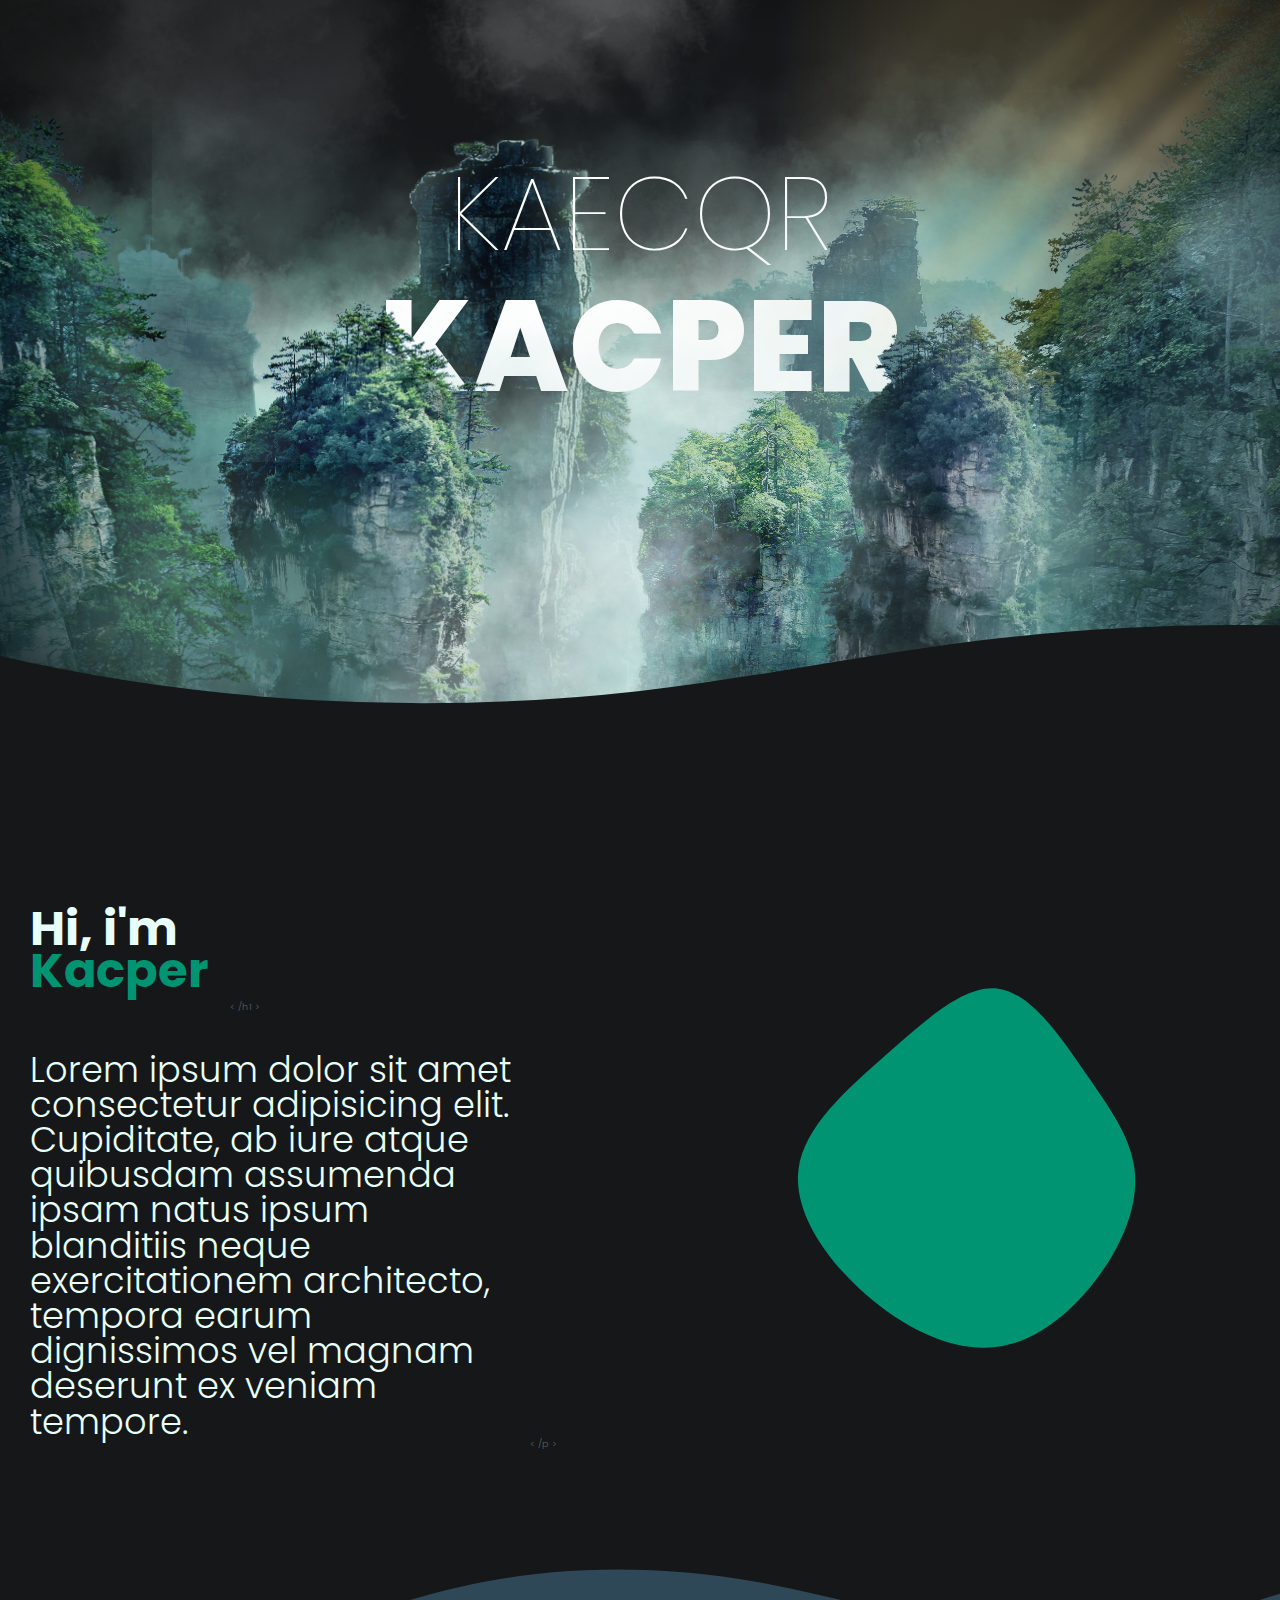
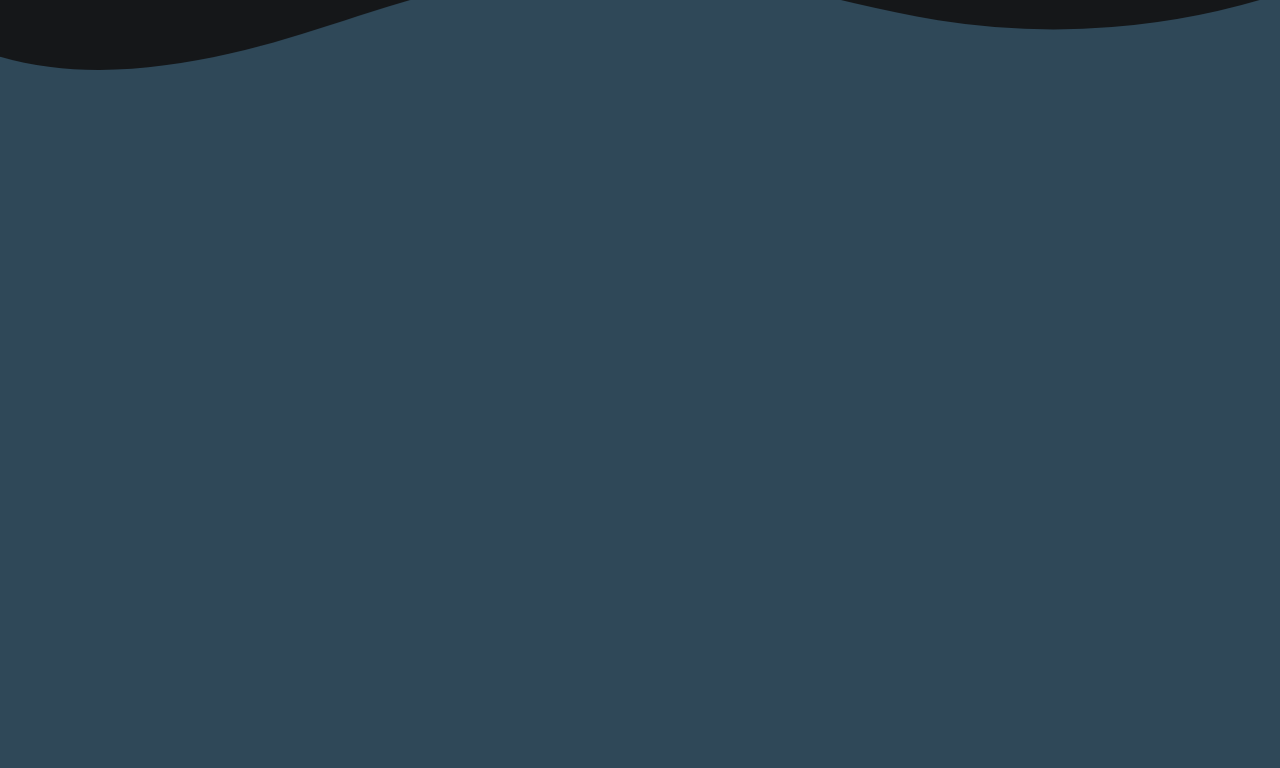
==== commit 225d7097: "added three js" ====
--- a/index.html
+++ b/index.html
@@ -10,6 +10,7 @@
     <link rel="stylesheet" href="css/paralax.css">
     <link rel="stylesheet" href="css/utilities.css">
     <link rel="stylesheet" href="css/responsive.css">
+    <link rel="stylesheet" href="css/three.css">
 </head>
 <body>
     <div class="trailer"></div>
@@ -50,7 +51,7 @@
         <div class="container">
             <div class="about-text">
                 <div class="marker1"> < h1 > </div>
-                <h1>Hi, i'm <div class="text-color">Kacper</div></h1>
+                <h1>Hi, i'm <div class="text-color interactible">Kacper</div></h1>
                 <div class="marker3"> < /h1 > </div>
                 <div class="marker1"> < p > </div>
                 <p>Lorem ipsum dolor sit amet consectetur adipisicing elit. 
@@ -59,6 +60,7 @@
                 <div class="marker2"> < /p ></div>
             </div>
 
+            <div class="model"></div>
             <svg id="visual" viewBox="0 0 900 600" width="900" height="600" xmlns="http://www.w3.org/2000/svg" xmlns:xlink="http://www.w3.org/1999/xlink" version="1.1">
                 <g transform="translate(494.71073697788427 295.678985682989)"><path id="blob1" d="M101.4 -114.9C132 -70.7 158 -35.4 163.1 5.1C168.2 45.5 152.3 91 121.6 134.3C91 177.6 45.5 218.8 -6.8 225.7C-59.2 232.5 -118.3 205 -168.3 161.7C-218.3 118.3 -259.2 59.2 -252.8 6.4C-246.4 -46.4 -192.9 -92.9 -142.9 -137C-92.9 -181.2 -46.4 -223.1 -5.5 -217.6C35.4 -212 70.7 -159 101.4 -114.9"fill="#009473"></path></g>
                 <g transform="translate(467.65683471705404 297.4422842498495)" style="visibility: hidden;"><path id="blob2" d="M109.9 -113.9C134.9 -84.9 142.4 -42.4 156.6 14.1C170.7 70.7 191.4 141.4 166.4 167.3C141.4 193.1 70.7 174 16 158C-38.7 142 -77.3 129 -117.3 103.1C-157.3 77.3 -198.7 38.7 -210.1 -11.4C-221.5 -61.5 -203 -123 -163 -152C-123 -181 -61.5 -177.5 -9.5 -168C42.4 -158.4 84.9 -142.9 109.9 -113.9" fill="#009473"></path></g>
@@ -78,5 +80,6 @@
     <script src="https://cdn.jsdelivr.net/npm/kute.js@2.1.2/dist/kute.min.js"></script>
     <script src="js/trailer.js" defer></script>
     <script src="js/script.js" defer></script>
+    <script src="js/three.js" type="module"></script>
 </body>
 </html>--- a/css/style.css
+++ b/css/style.css
@@ -17,6 +17,7 @@
     background-color: var(--section-background);
     width: 100%;
     height: 100vh;
+    overflow-x: hidden;
 }
 
 #about-me {
@@ -70,6 +71,7 @@
     width: 50px;
     color: rgb(168, 168, 168);
     opacity: 50%;
+    font-size: 1rem;
 }
 
 .marker2{
@@ -77,6 +79,7 @@
     transform: translate(500px);
     color: rgb(168, 168, 168);
     opacity: 50%;
+    font-size: 1rem;
 }
 
 .marker3{
@@ -86,6 +89,7 @@
     color: rgb(168, 168, 168);
     margin-top: -40px;
     opacity: 50%;
+    font-size: 1rem;
 }
 
 #blob1 {
--- a/css/utilities.css
+++ b/css/utilities.css
@@ -85,7 +85,7 @@
     width: 30px;
     background-color: transparent;
     border-radius: 20px;
-    border: 2px solid white;
+    border: 2px solid rgba(255, 255, 255, 0.7);
 
     position: fixed;
     left: 0;
--- a/css/responsive.css
+++ b/css/responsive.css
@@ -28,4 +28,32 @@
     .text h2{
         font-size: 2.6rem;
     }
-}+}
+
+@media (max-width: 1400px){
+    .about-text{
+        font-weight: 300;
+        font-size: 1.3rem;
+        line-height: 1;
+        color: rgb(232, 255, 249);
+    }
+
+    .marker1{
+        width: 30px;
+        font-size: 0.6rem;
+    }
+    
+    .marker2{
+        width: 30px;
+        font-size: 0.6rem;
+    }
+    
+    .marker3{
+        width: 30px;
+        font-size: 0.6rem;
+    }
+
+    .trailer {
+        display: none;
+    }
+}
--- a/css/three.css
+++ b/css/three.css
@@ -0,0 +1,6 @@
+canvas {
+    position: absolute;
+    top: 1;
+    left: 1s;
+    z-index: 3000; 
+}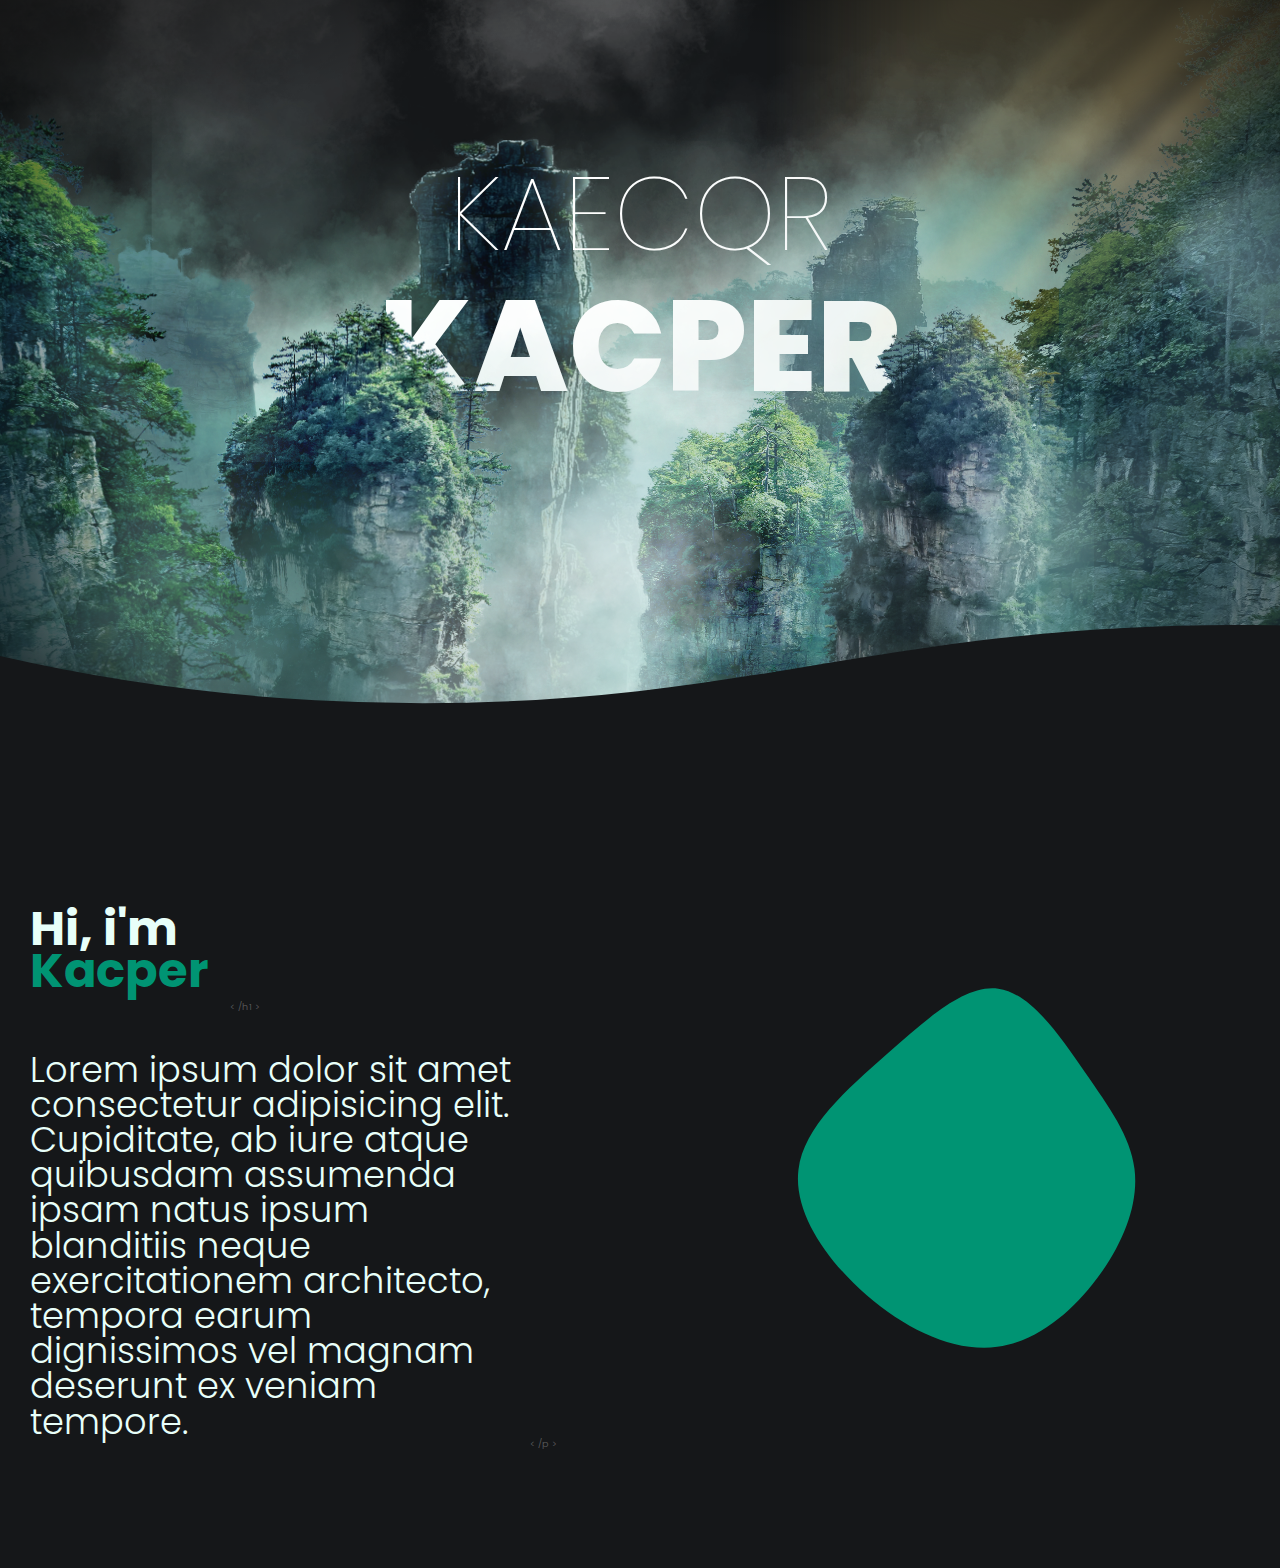
==== commit 1b439476: "Hot Fix" ====
--- a/index.html
+++ b/index.html
@@ -6,14 +6,16 @@
     <meta name="viewport" content="width=device-width, initial-scale=1, user-scalable=no">
     <title>Document</title>
     <link rel="stylesheet" href="https://cdnjs.cloudflare.com/ajax/libs/font-awesome/6.4.0/css/all.min.css">
-    <link rel="stylesheet" href="css/style.css">
+    <link rel="stylesheet" href="css/about-me.css">
     <link rel="stylesheet" href="css/paralax.css">
     <link rel="stylesheet" href="css/utilities.css">
     <link rel="stylesheet" href="css/responsive.css">
     <link rel="stylesheet" href="css/three.css">
+    <link rel="stylesheet" href="css/menu.css">
 </head>
 <body>
     <div class="trailer"></div>
+
     <main>
         <div class="vignette"></div>
         <img src="img/background.png" data-speedx="0.3" data-speedy="0.38" data-speedz="0" data-distance="-200" class="parallax bg-img">
@@ -68,14 +70,6 @@
         </div>
     </section>
 
-    <section id="stack" class="stack"> 
-        <div class="custom-shape-divider-top-1684795744">
-            <svg data-name="Layer 1" xmlns="http://www.w3.org/2000/svg" viewBox="0 0 1200 120" preserveAspectRatio="none">
-                <path d="M321.39,56.44c58-10.79,114.16-30.13,172-41.86,82.39-16.72,168.19-17.73,250.45-.39C823.78,31,906.67,72,985.66,92.83c70.05,18.48,146.53,26.09,214.34,3V0H0V27.35A600.21,600.21,0,0,0,321.39,56.44Z" class="shape-fill"></path>
-            </svg>
-        </div>
-    </section>
-
     <script src="https://cdnjs.cloudflare.com/ajax/libs/gsap/3.11.5/gsap.min.js"></script>
     <script src="https://cdn.jsdelivr.net/npm/kute.js@2.1.2/dist/kute.min.js"></script>
     <script src="js/trailer.js" defer></script>
--- a/css/about-me.css
+++ b/css/about-me.css
@@ -0,0 +1,97 @@
+@import url('https://fonts.googleapis.com/css2?family=Poppins:wght@100;300;400;800&display=swap');
+
+*, *::before,*::after{
+    padding: 0;
+    margin: 0;
+    box-sizing: border-box;
+}
+
+:root {
+    --section-background: rgb(21, 23, 25);
+    --text-color : rgb(255, 255, 255);
+    --secondary-color: #009473;
+}
+
+body {
+    font-family: "Poppins", sans-serif;
+    background-color: var(--section-background);
+    width: 100%;
+    height: 100vh;
+    overflow-x: hidden;
+}
+
+#about-me {
+    height: 800px;
+    background-color: var(--section-background);
+}
+
+.about {
+    display: flex;
+    justify-content: center;
+    align-items: center;
+}
+
+.container {
+    width: 1300px;
+    height: 600px;
+    display: flex;
+    border-radius: 30px;
+    padding: 30px;
+}
+
+.container h1 {
+    font-weight: 700;
+    font-size: 3rem;
+    line-height: 0.88;
+    margin-bottom: 50px;
+    color: rgb(232, 255, 249);
+}
+
+.container p {
+    font-weight: 300;
+    font-size: 2.2rem;
+    line-height: 1;
+    color: rgb(232, 255, 249);
+}
+
+.about-text{
+    width: 50%;
+}
+
+.text-color {
+    color: var(--secondary-color);
+}
+
+.about svg {
+    transform: translate(80px, -30px);
+}
+
+.marker1{
+    transform: translate(-60px);
+    width: 50px;
+    color: rgb(168, 168, 168);
+    opacity: 50%;
+    font-size: 1rem;
+}
+
+.marker2{
+    width: 50px;
+    transform: translate(500px);
+    color: rgb(168, 168, 168);
+    opacity: 50%;
+    font-size: 1rem;
+}
+
+.marker3{
+    position: absolute;
+    width: 50px;
+    transform: translate(200px);
+    color: rgb(168, 168, 168);
+    margin-top: -40px;
+    opacity: 50%;
+    font-size: 1rem;
+}
+
+#blob1 {
+    transition: 1s cubic-bezier(0.2, 0.49, 0.32, 0.99);
+}--- a/css/paralax.css
+++ b/css/paralax.css
@@ -5,6 +5,7 @@
     max-height: 100vh;
     user-select: none;
     scroll-snap-align: start;
+    font-family: "Poppins", sans-serif;
 }
 
 .parallax {
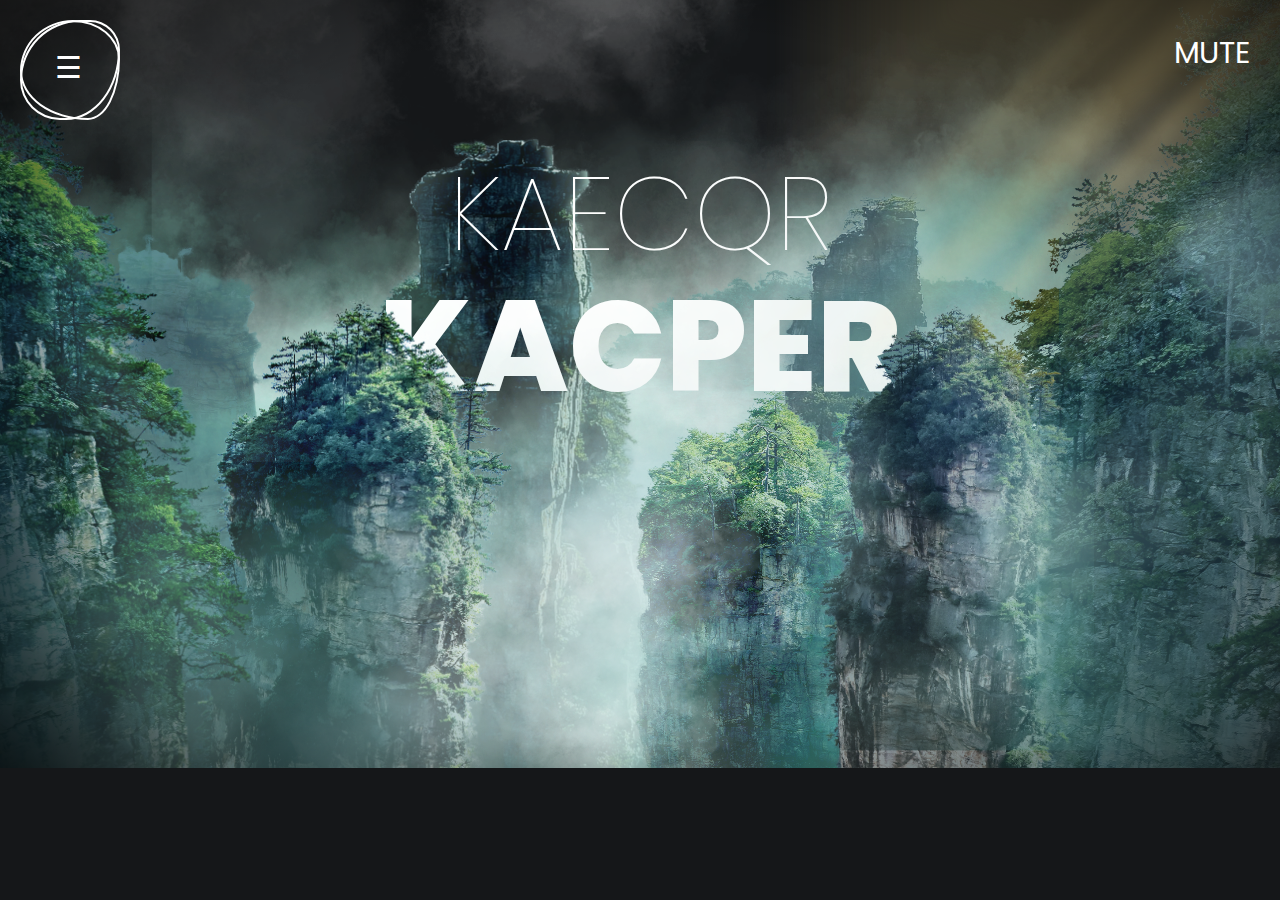
==== commit 9880eab4: "added Music" ====
--- a/index.html
+++ b/index.html
@@ -10,12 +10,36 @@
     <link rel="stylesheet" href="css/paralax.css">
     <link rel="stylesheet" href="css/utilities.css">
     <link rel="stylesheet" href="css/responsive.css">
-    <link rel="stylesheet" href="css/three.css">
-    <link rel="stylesheet" href="css/menu.css">
 </head>
 <body>
+
+    <!--* Z-INDEX  TABLE : -->
+    <!--* 0-100 Paralax -->
+    <!--* 5000 Overlay -->
+    <!--* 10000 Trailer -->
+    
     <div class="trailer"></div>
 
+    <span class="mute interactible" style="font-size:30px;cursor:pointer">MUTE</span>
+    <audio autoplay loop class="background-music" style="z-index: -200;">
+        <source src="img/Music.mp3" class="music" type="audio/mp3">
+        <source src="img/Birds.mp3" class="birds" type="audio/mp3">
+        <source src="img/River.mp3" class="river" type="audio/mp3">
+    </audio>
+
+    <div class="navOutline navOutline1"></div>
+    <div class="openNav interactible" onclick="openNav()">&#9776;</div>
+    <div class="navOutline navOutline2"></div>
+
+    <div id="myNav" class="overlay">
+        <a href="javascript:void(0)" class="closebtn interactible" onclick="closeNav()">&times;</a>
+        <div class="overlay-content">
+        <h1>INDEX</h1>
+        <a href="about.html">About</a>
+        <a href="index.html">Index</a>
+        </div>
+    </div>
+           
     <main>
         <div class="vignette"></div>
         <img src="img/background.png" data-speedx="0.3" data-speedy="0.38" data-speedz="0" data-distance="-200" class="parallax bg-img">
@@ -42,38 +66,12 @@
         <img src="img/mountain_1.png" data-speedx="0.027" data-speedy="0.018" data-speedz="0.53" data-distance="4000" class="parallax mountain-1">
         <img src="img/sun_rays.png" data-speedx="0" data-speedy="0" data-speedz="0" data-distance="0" class="sun-rays">
         <img src="img/fog_1.png" data-speedx="0.12" data-speedy="0.01" data-speedz="0" data-distance="4200" class="parallax fog-1">
-        <div class="custom-shape-divider-bottom-1684774565">
-            <svg data-name="Layer 1" xmlns="http://www.w3.org/2000/svg" viewBox="0 0 1200 120" preserveAspectRatio="none">
-                <path d="M985.66,92.83C906.67,72,823.78,31,743.84,14.19c-82.26-17.34-168.06-16.33-250.45.39-57.84,11.73-114,31.07-172,41.86A600.21,600.21,0,0,1,0,27.35V120H1200V95.8C1132.19,118.92,1055.71,111.31,985.66,92.83Z" class="shape-fill"></path>
-            </svg>
-        </div>
     </main>
-
-    <section id="about-me" class="about"> 
-        <div class="container">
-            <div class="about-text">
-                <div class="marker1"> < h1 > </div>
-                <h1>Hi, i'm <div class="text-color interactible">Kacper</div></h1>
-                <div class="marker3"> < /h1 > </div>
-                <div class="marker1"> < p > </div>
-                <p>Lorem ipsum dolor sit amet consectetur adipisicing elit. 
-                Cupiditate, ab iure atque quibusdam assumenda ipsam natus ipsum blanditiis neque exercitationem architecto,
-                tempora earum dignissimos vel magnam deserunt ex veniam tempore.</p>
-                <div class="marker2"> < /p ></div>
-            </div>
-
-            <div class="model"></div>
-            <svg id="visual" viewBox="0 0 900 600" width="900" height="600" xmlns="http://www.w3.org/2000/svg" xmlns:xlink="http://www.w3.org/1999/xlink" version="1.1">
-                <g transform="translate(494.71073697788427 295.678985682989)"><path id="blob1" d="M101.4 -114.9C132 -70.7 158 -35.4 163.1 5.1C168.2 45.5 152.3 91 121.6 134.3C91 177.6 45.5 218.8 -6.8 225.7C-59.2 232.5 -118.3 205 -168.3 161.7C-218.3 118.3 -259.2 59.2 -252.8 6.4C-246.4 -46.4 -192.9 -92.9 -142.9 -137C-92.9 -181.2 -46.4 -223.1 -5.5 -217.6C35.4 -212 70.7 -159 101.4 -114.9"fill="#009473"></path></g>
-                <g transform="translate(467.65683471705404 297.4422842498495)" style="visibility: hidden;"><path id="blob2" d="M109.9 -113.9C134.9 -84.9 142.4 -42.4 156.6 14.1C170.7 70.7 191.4 141.4 166.4 167.3C141.4 193.1 70.7 174 16 158C-38.7 142 -77.3 129 -117.3 103.1C-157.3 77.3 -198.7 38.7 -210.1 -11.4C-221.5 -61.5 -203 -123 -163 -152C-123 -181 -61.5 -177.5 -9.5 -168C42.4 -158.4 84.9 -142.9 109.9 -113.9" fill="#009473"></path></g>
-            </svg>
-        </div>
-    </section>
 
     <script src="https://cdnjs.cloudflare.com/ajax/libs/gsap/3.11.5/gsap.min.js"></script>
     <script src="https://cdn.jsdelivr.net/npm/kute.js@2.1.2/dist/kute.min.js"></script>
     <script src="js/trailer.js" defer></script>
     <script src="js/script.js" defer></script>
-    <script src="js/three.js" type="module"></script>
+    <script src="js/gsap.js" defer></script>
 </body>
 </html>--- a/css/utilities.css
+++ b/css/utilities.css
@@ -90,7 +90,7 @@
     position: fixed;
     left: 0;
     top: 0;
-    z-index: 1000000;
+    z-index: 10000;
     pointer-events: none;
     opacity: 0;
     transition: opacity 500ms ease;
@@ -98,4 +98,102 @@
 
 body:hover > .trailer {
     opacity: 1;
-}+}
+
+.overlay {
+    height: 100%;
+    width: 0;
+    position: fixed;
+    z-index: 5000;
+    top: 0;
+    left: 0;
+    background-color: var(--section-background);
+    overflow-x: hidden;
+    transition: 0.5s;
+}
+  
+.openNav {
+    color: rgb(255, 255, 255);
+    position: absolute;
+    display: flex;
+    justify-content: center;
+    align-items: center;
+    top: 0px;
+    left: 0px;
+    z-index: 1000;
+    margin: 55px;
+    margin-top: 45px;
+    font-size:30px;cursor:pointer
+}
+
+.navOutline {
+    position: absolute;
+    width: 100px;
+    height: 100px;
+    border: 2px solid white;
+    z-index: 999;
+    margin: 20px;
+}
+
+.navOutline1 {
+    border-radius: 60% 30% 54% 40% / 60% 30% 70% 40%;
+    animation: morph 3s linear infinite;
+}
+
+.navOutline2 {
+    border-radius: 53% 47% 32% 68% / 51% 39% 61% 49%;
+}
+
+@keyframes morph {
+    0% {
+        border-radius: 60% 40% 30% 70% / 60% 30% 70% 40% ;
+    }
+
+    50% {
+        border-radius: 30% 60% 70% 40% / 50% 60% 30% 60%
+    }
+
+    100% {
+        border-radius: 60% 40% 30% 70% / 60% 30% 70% 40%
+    }
+}
+
+.overlay-content {
+    position: relative;
+    top: 25%;
+    width: 100%;
+    text-align: center;
+    margin-top: 30px;
+}
+
+.overlay a {
+    padding: 8px;
+    text-decoration: none;
+    font-size: 36px;
+    color: #818181;
+    display: block;
+    transition: 0.3s;
+}
+
+.overlay a:hover, .overlay a:focus {
+    color: #f1f1f1;
+}
+
+.overlay .closebtn {
+    position: absolute;
+    top: 20px;
+    right: 45px;
+    font-size: 60px;
+}
+
+  .mute {
+    color: rgb(255, 255, 255);
+    position: absolute;
+    display: flex;
+    justify-content: center;
+    align-items: center;
+    top: 0px;
+    right: 0px;
+    z-index: 1000;
+    margin: 30px;
+}
--- a/css/responsive.css
+++ b/css/responsive.css
@@ -57,3 +57,12 @@
         display: none;
     }
 }
+
+@media screen and (max-height: 450px) {
+    .overlay a {font-size: 20px}
+    .overlay .closebtn {
+        font-size: 40px;
+        top: 15px;
+        right: 35px;
+    }
+}